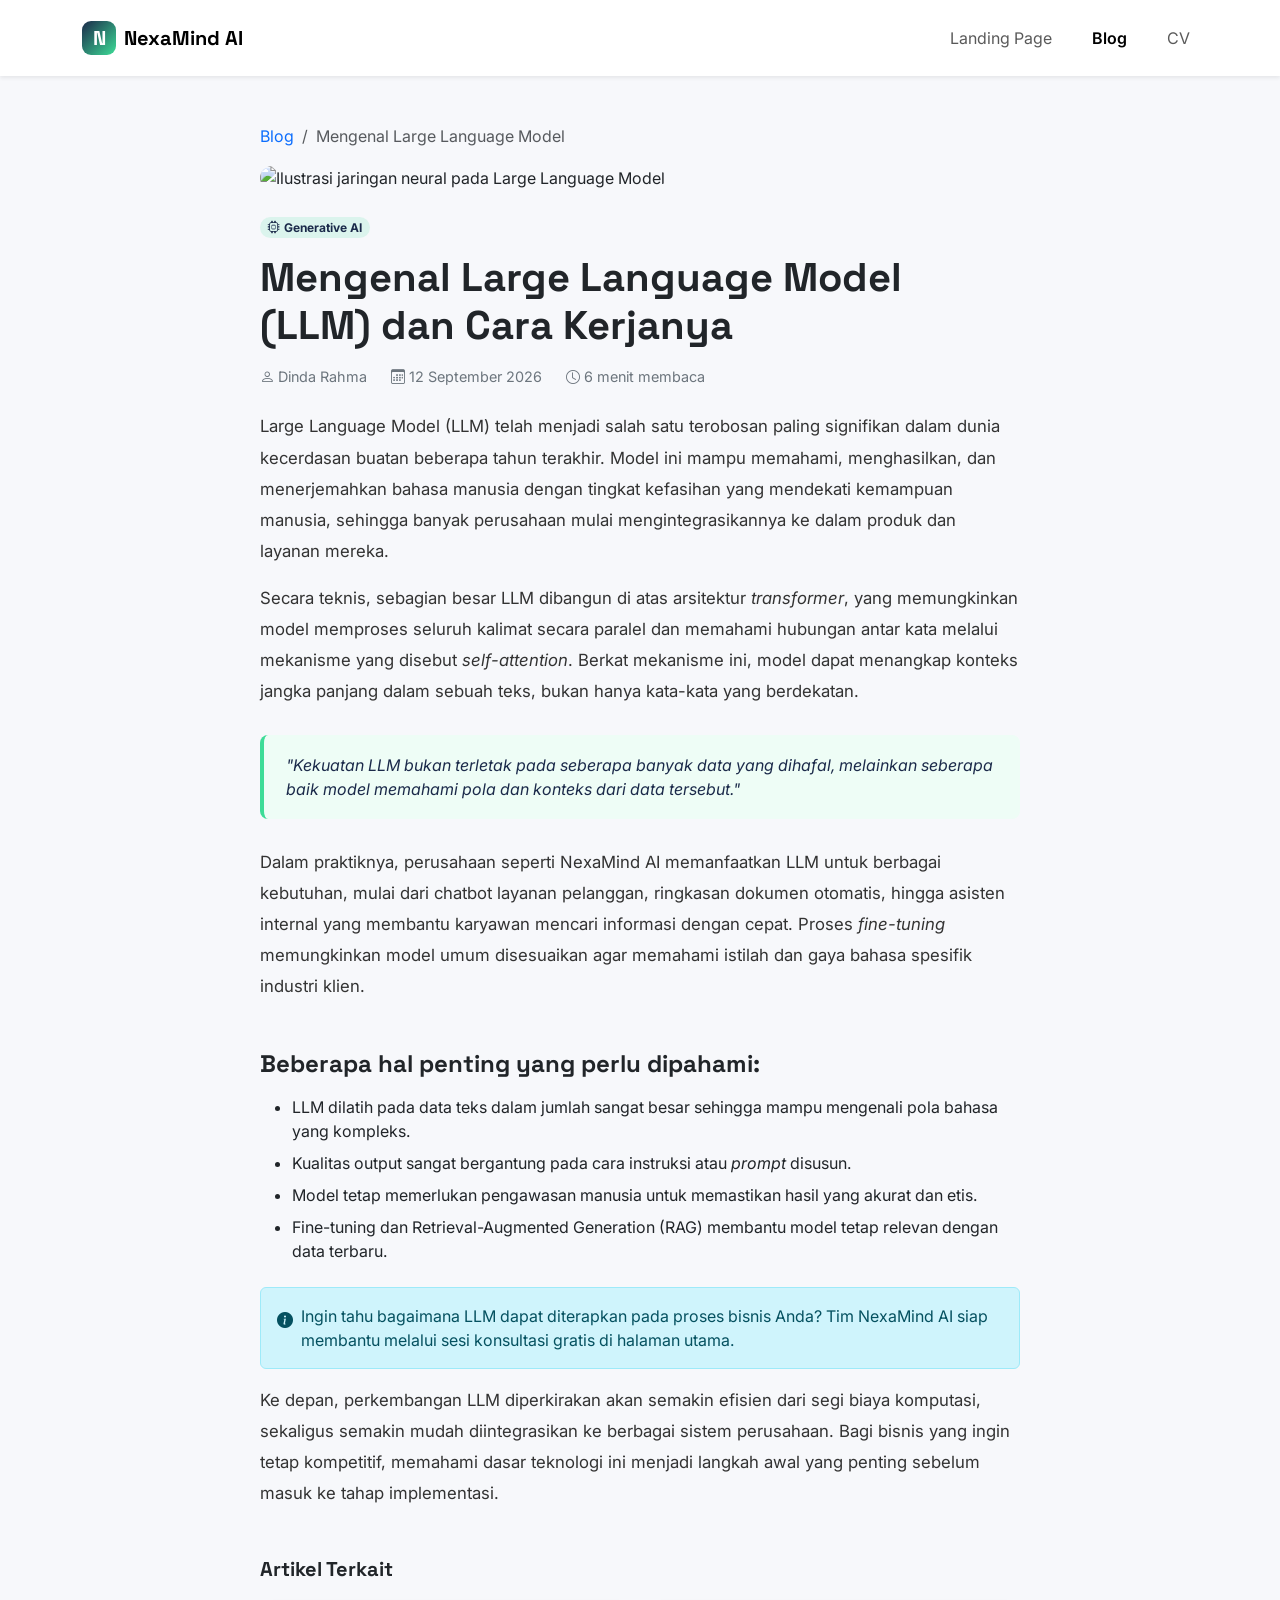
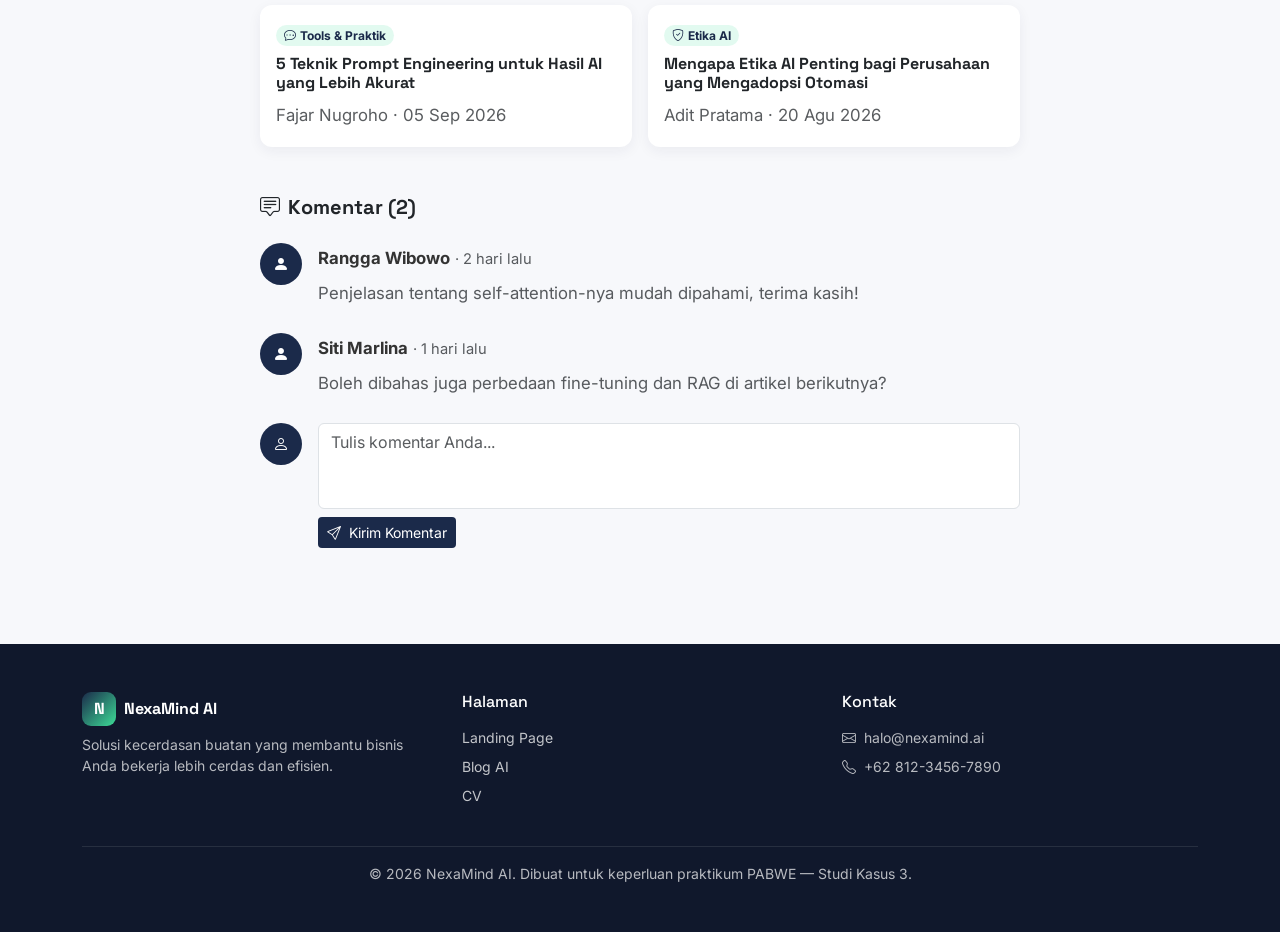
==== blog-detail.html @ 6c56b3b7 "ingin kuraih nilai 100" ====
<!DOCTYPE html>
<html lang="id">
<head>
  <meta charset="UTF-8" />
  <meta name="viewport" content="width=device-width, initial-scale=1.0" />
  <title>Mengenal Large Language Model (LLM) — Blog NexaMind AI</title>
  <meta name="description" content="Artikel mendalam tentang cara kerja Large Language Model, arsitektur transformer, dan penerapannya di dunia bisnis." />

  <link href="https://fonts.googleapis.com/css2?family=Space+Grotesk:wght@600;700&family=Inter:wght@400;500;600&display=swap" rel="stylesheet" />
  <link href="https://cdn.jsdelivr.net/npm/bootstrap@5.3.3/dist/css/bootstrap.min.css" rel="stylesheet">
  <link rel="stylesheet" href="https://cdn.jsdelivr.net/npm/bootstrap-icons@1.11.3/font/bootstrap-icons.css">

  <style>
    :root { --nx-navy: #1b2a4a; --nx-mint: #3ddc97; }
    body { font-family: "Inter", sans-serif; background-color: #f7f8fb; }
    h1, h2, h3, h4, .navbar-brand { font-family: "Space Grotesk", sans-serif; }
    .navbar-brand-mark {
      width: 34px; height: 34px; border-radius: 9px;
      background: linear-gradient(135deg, var(--nx-navy), var(--nx-mint));
      color: #fff; display: inline-flex; align-items: center; justify-content: center;
      font-weight: 700; margin-right: 8px;
    }
    .cover-full { width: 100%; max-height: 420px; object-fit: cover; border-radius: 16px; }
    .article-body { max-width: 760px; margin-inline: auto; }
    .article-body p { font-size: 1.05rem; line-height: 1.85; color: #333; }
    .article-body blockquote {
      border-left: 4px solid var(--nx-mint);
      background: #eefdf6;
      padding: 18px 22px;
      border-radius: 8px;
      font-style: italic;
      color: var(--nx-navy);
      margin: 28px 0;
    }
    .meta-icon { color: #6c757d; font-size: .9rem; }
    .related-card { border: none; border-radius: 12px; box-shadow: 0 4px 14px rgba(27,42,74,.06); transition: transform .18s ease; }
    .related-card:hover { transform: translateY(-4px); }
    .comment-box textarea { resize: none; }
    .avatar-circle {
      width: 42px; height: 42px; border-radius: 50%;
      background: var(--nx-navy); color: #fff; display: flex;
      align-items: center; justify-content: center; font-weight: 600; flex-shrink: 0;
    }
    footer { background: #10182c; color: rgba(255,255,255,.7); }
    footer a { color: rgba(255,255,255,.75); text-decoration: none; }
    footer a:hover { color: var(--nx-mint); }
  </style>
</head>
<body>

  <!-- ============ NAVBAR ============ -->
  <nav class="navbar navbar-expand-lg bg-white shadow-sm sticky-top py-3">
    <div class="container">
      <a class="navbar-brand d-flex align-items-center fw-bold" href="index.html">
        <span class="navbar-brand-mark">N</span> NexaMind AI
      </a>
      <button class="navbar-toggler" type="button" data-bs-toggle="collapse" data-bs-target="#navMain" aria-label="Buka menu">
        <span class="navbar-toggler-icon"></span>
      </button>
      <div class="collapse navbar-collapse" id="navMain">
        <ul class="navbar-nav ms-auto align-items-lg-center gap-lg-4">
          <li class="nav-item"><a class="nav-link" href="index.html">Landing Page</a></li>
          <li class="nav-item"><a class="nav-link active fw-semibold" href="blog.html">Blog</a></li>
          <li class="nav-item"><a class="nav-link" href="cv.html">CV</a></li>
        </ul>
      </div>
    </div>
  </nav>

  <main class="container py-5">

    <!-- ============ BREADCRUMB ============ -->
    <nav aria-label="breadcrumb" class="article-body mb-3">
      <ol class="breadcrumb small">
        <li class="breadcrumb-item"><a href="blog.html" class="text-decoration-none">Blog</a></li>
        <li class="breadcrumb-item active" aria-current="page">Mengenal Large Language Model</li>
      </ol>
    </nav>

    <!-- ============ COVER ARTIKEL ============ -->
    <div class="article-body mb-4">
      <img src="https://images.unsplash.com/photo-1677442136019-21780ecad995?q=80&w=1200&auto=format&fit=crop" alt="Ilustrasi jaringan neural pada Large Language Model" class="cover-full">
    </div>

    <article class="article-body">
      <!-- ============ HEADER ARTIKEL: judul + meta info ============ -->
      <header class="mb-4">
        <span class="badge rounded-pill mb-3" style="background: rgba(61,220,151,.15); color: var(--nx-navy);">
          <i class="bi bi-cpu me-1"></i>Generative AI
        </span>

        <h1 class="fw-bold mb-3">Mengenal Large Language Model (LLM) dan Cara Kerjanya</h1>

        <div class="d-flex flex-wrap gap-4 meta-icon">
          <span><i class="bi bi-person"></i> Dinda Rahma</span>
          <span><i class="bi bi-calendar3"></i> 12 September 2026</span>
          <span><i class="bi bi-clock"></i> 6 menit membaca</span>
        </div>
      </header>

      <!-- ============ ISI ARTIKEL ============ -->
      <p>
        Large Language Model (LLM) telah menjadi salah satu terobosan paling signifikan dalam
        dunia kecerdasan buatan beberapa tahun terakhir. Model ini mampu memahami, menghasilkan,
        dan menerjemahkan bahasa manusia dengan tingkat kefasihan yang mendekati kemampuan manusia,
        sehingga banyak perusahaan mulai mengintegrasikannya ke dalam produk dan layanan mereka.
      </p>

      <p>
        Secara teknis, sebagian besar LLM dibangun di atas arsitektur <em>transformer</em>, yang
        memungkinkan model memproses seluruh kalimat secara paralel dan memahami hubungan antar kata
        melalui mekanisme yang disebut <em>self-attention</em>. Berkat mekanisme ini, model dapat
        menangkap konteks jangka panjang dalam sebuah teks, bukan hanya kata-kata yang berdekatan.
      </p>

      <blockquote>
        "Kekuatan LLM bukan terletak pada seberapa banyak data yang dihafal, melainkan seberapa baik
        model memahami pola dan konteks dari data tersebut."
      </blockquote>

      <p>
        Dalam praktiknya, perusahaan seperti NexaMind AI memanfaatkan LLM untuk berbagai kebutuhan,
        mulai dari chatbot layanan pelanggan, ringkasan dokumen otomatis, hingga asisten internal
        yang membantu karyawan mencari informasi dengan cepat. Proses <em>fine-tuning</em> memungkinkan
        model umum disesuaikan agar memahami istilah dan gaya bahasa spesifik industri klien.
      </p>

      <h2 class="h4 fw-bold mt-5 mb-3">Beberapa hal penting yang perlu dipahami:</h2>
      <ul class="mb-4">
        <li class="mb-2">LLM dilatih pada data teks dalam jumlah sangat besar sehingga mampu mengenali pola bahasa yang kompleks.</li>
        <li class="mb-2">Kualitas output sangat bergantung pada cara instruksi atau <em>prompt</em> disusun.</li>
        <li class="mb-2">Model tetap memerlukan pengawasan manusia untuk memastikan hasil yang akurat dan etis.</li>
        <li>Fine-tuning dan Retrieval-Augmented Generation (RAG) membantu model tetap relevan dengan data terbaru.</li>
      </ul>

      <div class="alert alert-info d-flex align-items-start gap-2" role="alert">
        <i class="bi bi-info-circle-fill mt-1"></i>
        <div>
          Ingin tahu bagaimana LLM dapat diterapkan pada proses bisnis Anda? Tim NexaMind AI siap
          membantu melalui sesi konsultasi gratis di halaman utama.
        </div>
      </div>

      <p>
        Ke depan, perkembangan LLM diperkirakan akan semakin efisien dari segi biaya komputasi,
        sekaligus semakin mudah diintegrasikan ke berbagai sistem perusahaan. Bagi bisnis yang ingin
        tetap kompetitif, memahami dasar teknologi ini menjadi langkah awal yang penting sebelum
        masuk ke tahap implementasi.
      </p>
    </article>

    <!-- ============ ARTIKEL TERKAIT ============ -->
    <section class="article-body mt-5">
      <h3 class="h5 fw-bold mb-4">Artikel Terkait</h3>
      <div class="row g-3">
        <div class="col-md-6">
          <div class="card related-card h-100">
            <div class="card-body">
              <span class="badge rounded-pill mb-2" style="background: rgba(61,220,151,.15); color: var(--nx-navy);"><i class="bi bi-chat-dots me-1"></i>Tools &amp; Praktik</span>
              <h4 class="h6 fw-bold"><a href="blog.html" class="text-dark text-decoration-none">5 Teknik Prompt Engineering untuk Hasil AI yang Lebih Akurat</a></h4>
              <p class="small text-muted mb-0">Fajar Nugroho &middot; 05 Sep 2026</p>
            </div>
          </div>
        </div>
        <div class="col-md-6">
          <div class="card related-card h-100">
            <div class="card-body">
              <span class="badge rounded-pill mb-2" style="background: rgba(61,220,151,.15); color: var(--nx-navy);"><i class="bi bi-shield-check me-1"></i>Etika AI</span>
              <h4 class="h6 fw-bold"><a href="blog.html" class="text-dark text-decoration-none">Mengapa Etika AI Penting bagi Perusahaan yang Mengadopsi Otomasi</a></h4>
              <p class="small text-muted mb-0">Adit Pratama &middot; 20 Agu 2026</p>
            </div>
          </div>
        </div>
      </div>
    </section>

    <!-- ============ KOMENTAR ============ -->
    <section class="article-body mt-5">
      <h3 class="h5 fw-bold mb-4"><i class="bi bi-chat-square-text me-2"></i>Komentar (2)</h3>

      <div class="d-flex gap-3 mb-4">
        <div class="avatar-circle"><i class="bi bi-person-fill"></i></div>
        <div class="flex-grow-1">
          <p class="mb-1"><strong>Rangga Wibowo</strong> <span class="text-muted small">&middot; 2 hari lalu</span></p>
          <p class="text-muted mb-0">Penjelasan tentang self-attention-nya mudah dipahami, terima kasih!</p>
        </div>
      </div>

      <div class="d-flex gap-3 mb-4">
        <div class="avatar-circle"><i class="bi bi-person-fill"></i></div>
        <div class="flex-grow-1">
          <p class="mb-1"><strong>Siti Marlina</strong> <span class="text-muted small">&middot; 1 hari lalu</span></p>
          <p class="text-muted mb-0">Boleh dibahas juga perbedaan fine-tuning dan RAG di artikel berikutnya?</p>
        </div>
      </div>

      <!-- Form komentar -->
      <div class="d-flex gap-3 comment-box">
        <div class="avatar-circle"><i class="bi bi-person"></i></div>
        <form class="flex-grow-1" action="#" method="post">
          <textarea class="form-control mb-2" rows="3" placeholder="Tulis komentar Anda..." required></textarea>
          <button type="submit" class="btn btn-sm text-white" style="background: var(--nx-navy);">
            <i class="bi bi-send me-1"></i> Kirim Komentar
          </button>
        </form>
      </div>
    </section>
  </main>

  <!-- ============ FOOTER ============ -->
  <footer class="py-5 mt-5">
    <div class="container">
      <div class="row gy-4">
        <div class="col-md-4">
          <a class="navbar-brand d-flex align-items-center fw-bold text-white" href="index.html">
            <span class="navbar-brand-mark">N</span> NexaMind AI
          </a>
          <p class="small mt-2 mb-0">Solusi kecerdasan buatan yang membantu bisnis Anda bekerja lebih cerdas dan efisien.</p>
        </div>
        <div class="col-6 col-md-4">
          <h4 class="h6 text-white mb-3">Halaman</h4>
          <ul class="list-unstyled small">
            <li class="mb-2"><a href="index.html">Landing Page</a></li>
            <li class="mb-2"><a href="blog.html">Blog AI</a></li>
            <li><a href="cv.html">CV</a></li>
          </ul>
        </div>
        <div class="col-6 col-md-4">
          <h4 class="h6 text-white mb-3">Kontak</h4>
          <ul class="list-unstyled small">
            <li class="mb-2"><i class="bi bi-envelope me-1"></i> halo@nexamind.ai</li>
            <li><i class="bi bi-telephone me-1"></i> +62 812-3456-7890</li>
          </ul>
        </div>
      </div>
      <hr class="border-secondary mt-4">
      <p class="small mb-0 text-center">&copy; 2026 NexaMind AI. Dibuat untuk keperluan praktikum PABWE — Studi Kasus 3.</p>
    </div>
  </footer>

  <script src="https://cdn.jsdelivr.net/npm/bootstrap@5.3.3/dist/js/bootstrap.bundle.min.js"></script>
</body>
</html>
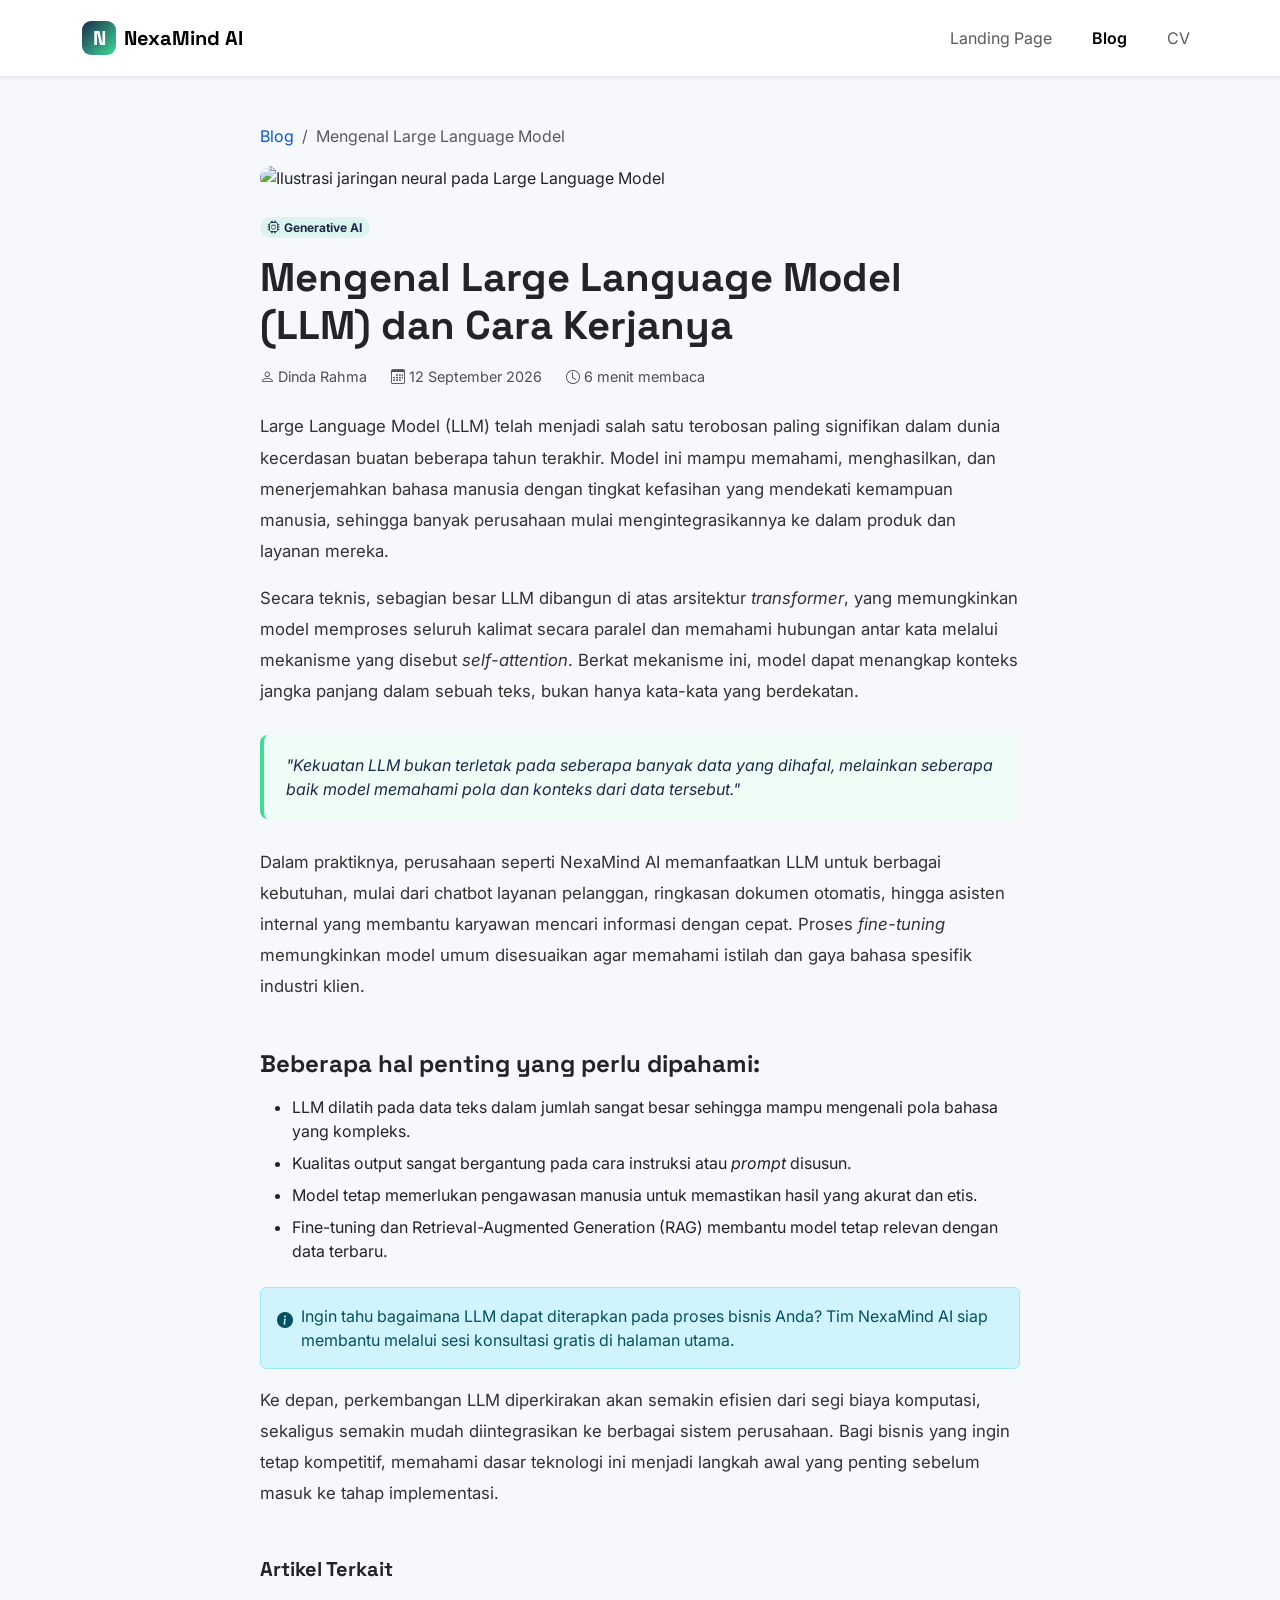
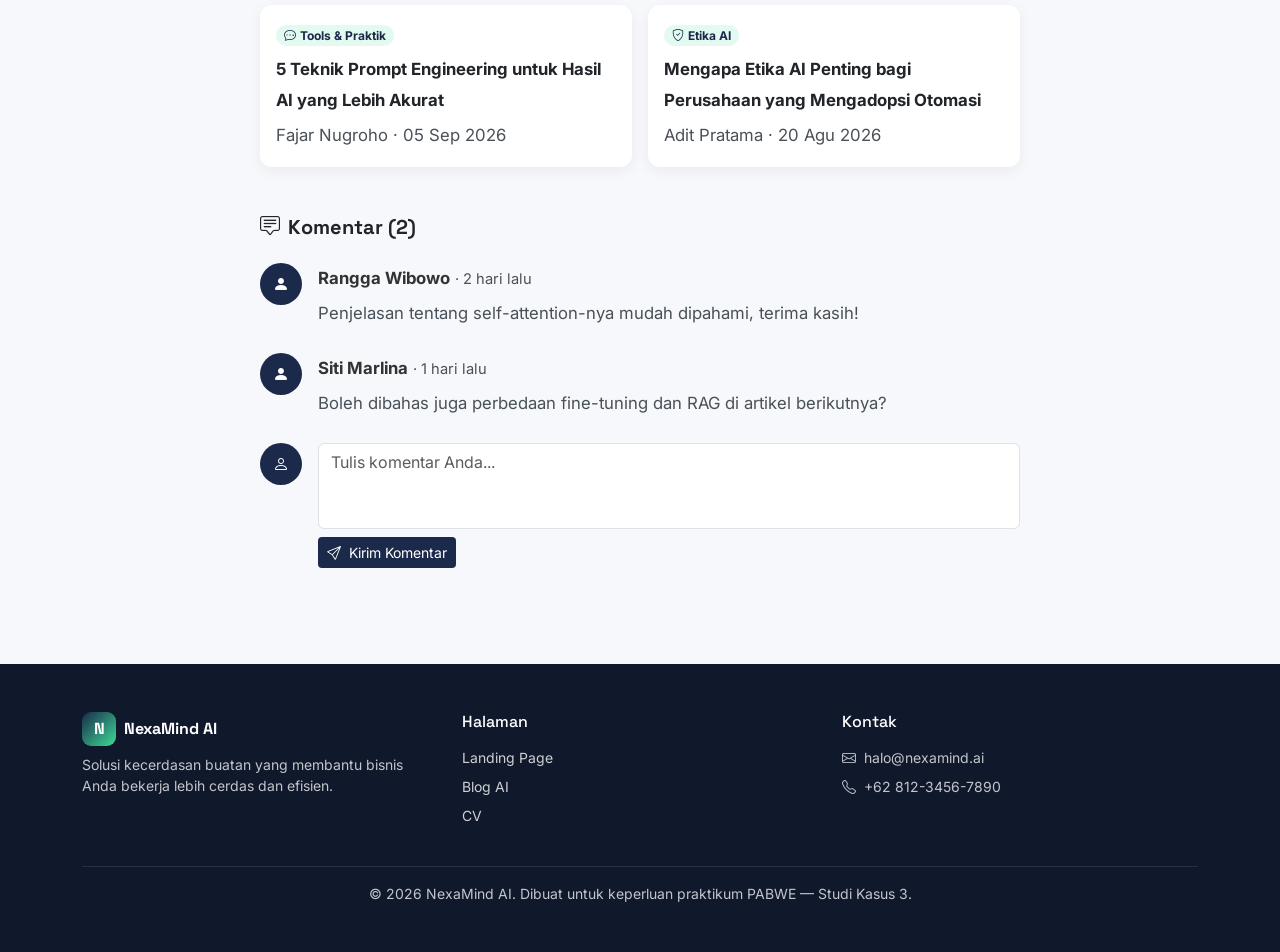
==== commit d06f7d44: "tes" ====
--- a/blog-detail.html
+++ b/blog-detail.html
@@ -32,7 +32,7 @@
       color: var(--nx-navy);
       margin: 28px 0;
     }
-    .meta-icon { color: #6c757d; font-size: .9rem; }
+    .meta-icon { color: #495057; font-size: .9rem; } /* kontras ≥ 4.5:1 */
     .related-card { border: none; border-radius: 12px; box-shadow: 0 4px 14px rgba(27,42,74,.06); transition: transform .18s ease; }
     .related-card:hover { transform: translateY(-4px); }
     .comment-box textarea { resize: none; }
@@ -41,9 +41,12 @@
       background: var(--nx-navy); color: #fff; display: flex;
       align-items: center; justify-content: center; font-weight: 600; flex-shrink: 0;
     }
-    footer { background: #10182c; color: rgba(255,255,255,.7); }
-    footer a { color: rgba(255,255,255,.75); text-decoration: none; }
+    footer { background: #10182c; color: rgba(255,255,255,.75); }
+    footer a { color: rgba(255,255,255,.8); text-decoration: none; }
     footer a:hover { color: var(--nx-mint); }
+    /* Override warna link & text-muted Bootstrap agar kontras ≥ 4.5:1 */
+    .breadcrumb-item a { color: #0a58ca; }
+    .text-muted { color: #495057 !important; }
   </style>
 </head>
 <body>
@@ -79,7 +82,7 @@
 
     <!-- ============ COVER ARTIKEL ============ -->
     <div class="article-body mb-4">
-      <img src="https://images.unsplash.com/photo-1677442136019-21780ecad995?q=80&w=1200&auto=format&fit=crop" alt="Ilustrasi jaringan neural pada Large Language Model" class="cover-full">
+      <img src="https://images.unsplash.com/photo-1677442136019-21780ecad995?q=80&w=1200&auto=format&fit=crop" alt="Ilustrasi jaringan neural pada Large Language Model" class="cover-full" width="1200" height="420" decoding="async">
     </div>
 
     <article class="article-body">
@@ -157,7 +160,7 @@
           <div class="card related-card h-100">
             <div class="card-body">
               <span class="badge rounded-pill mb-2" style="background: rgba(61,220,151,.15); color: var(--nx-navy);"><i class="bi bi-chat-dots me-1"></i>Tools &amp; Praktik</span>
-              <h4 class="h6 fw-bold"><a href="blog.html" class="text-dark text-decoration-none">5 Teknik Prompt Engineering untuk Hasil AI yang Lebih Akurat</a></h4>
+              <p class="h6 fw-bold mb-1"><a href="blog.html" class="text-dark text-decoration-none">5 Teknik Prompt Engineering untuk Hasil AI yang Lebih Akurat</a></p>
               <p class="small text-muted mb-0">Fajar Nugroho &middot; 05 Sep 2026</p>
             </div>
           </div>
@@ -166,7 +169,7 @@
           <div class="card related-card h-100">
             <div class="card-body">
               <span class="badge rounded-pill mb-2" style="background: rgba(61,220,151,.15); color: var(--nx-navy);"><i class="bi bi-shield-check me-1"></i>Etika AI</span>
-              <h4 class="h6 fw-bold"><a href="blog.html" class="text-dark text-decoration-none">Mengapa Etika AI Penting bagi Perusahaan yang Mengadopsi Otomasi</a></h4>
+              <p class="h6 fw-bold mb-1"><a href="blog.html" class="text-dark text-decoration-none">Mengapa Etika AI Penting bagi Perusahaan yang Mengadopsi Otomasi</a></p>
               <p class="small text-muted mb-0">Adit Pratama &middot; 20 Agu 2026</p>
             </div>
           </div>
@@ -218,7 +221,7 @@
           <p class="small mt-2 mb-0">Solusi kecerdasan buatan yang membantu bisnis Anda bekerja lebih cerdas dan efisien.</p>
         </div>
         <div class="col-6 col-md-4">
-          <h4 class="h6 text-white mb-3">Halaman</h4>
+          <h2 class="h6 text-white mb-3">Halaman</h2>
           <ul class="list-unstyled small">
             <li class="mb-2"><a href="index.html">Landing Page</a></li>
             <li class="mb-2"><a href="blog.html">Blog AI</a></li>
@@ -226,7 +229,7 @@
           </ul>
         </div>
         <div class="col-6 col-md-4">
-          <h4 class="h6 text-white mb-3">Kontak</h4>
+          <h2 class="h6 text-white mb-3">Kontak</h2>
           <ul class="list-unstyled small">
             <li class="mb-2"><i class="bi bi-envelope me-1"></i> halo@nexamind.ai</li>
             <li><i class="bi bi-telephone me-1"></i> +62 812-3456-7890</li>
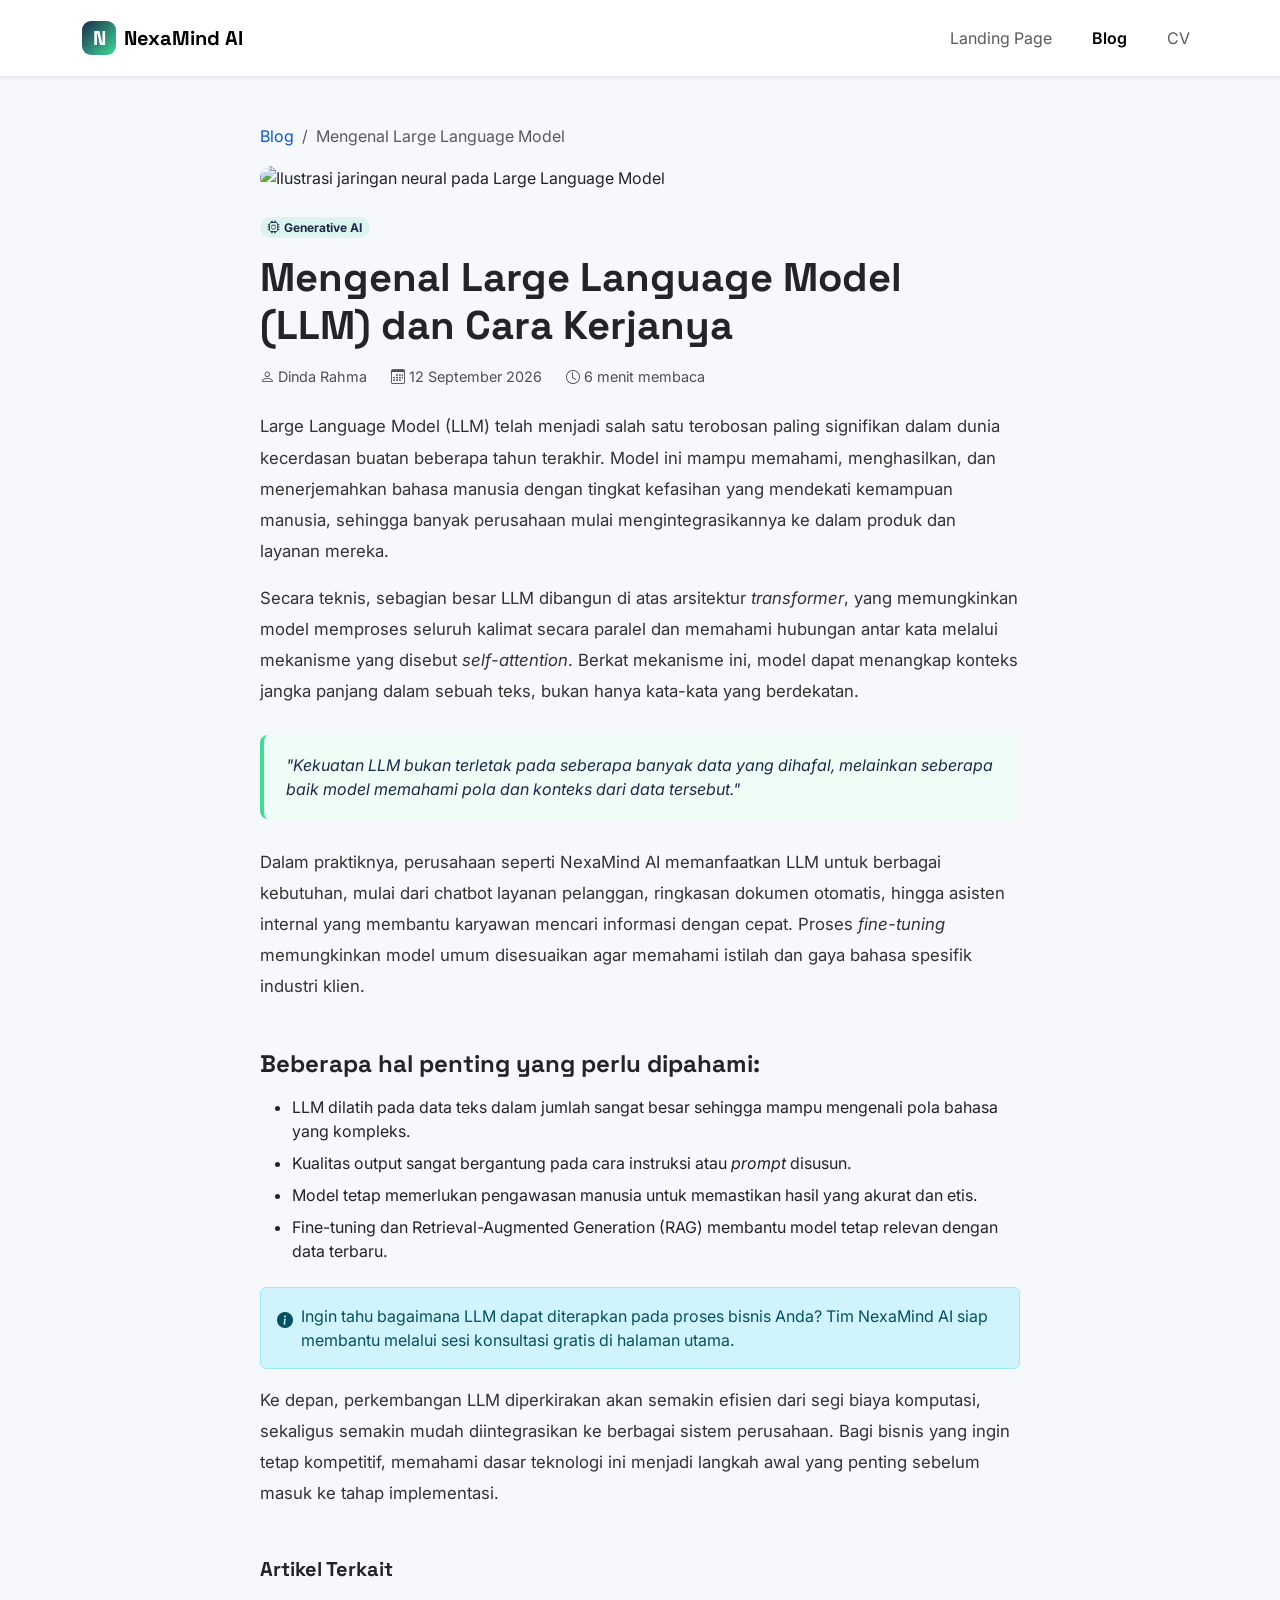
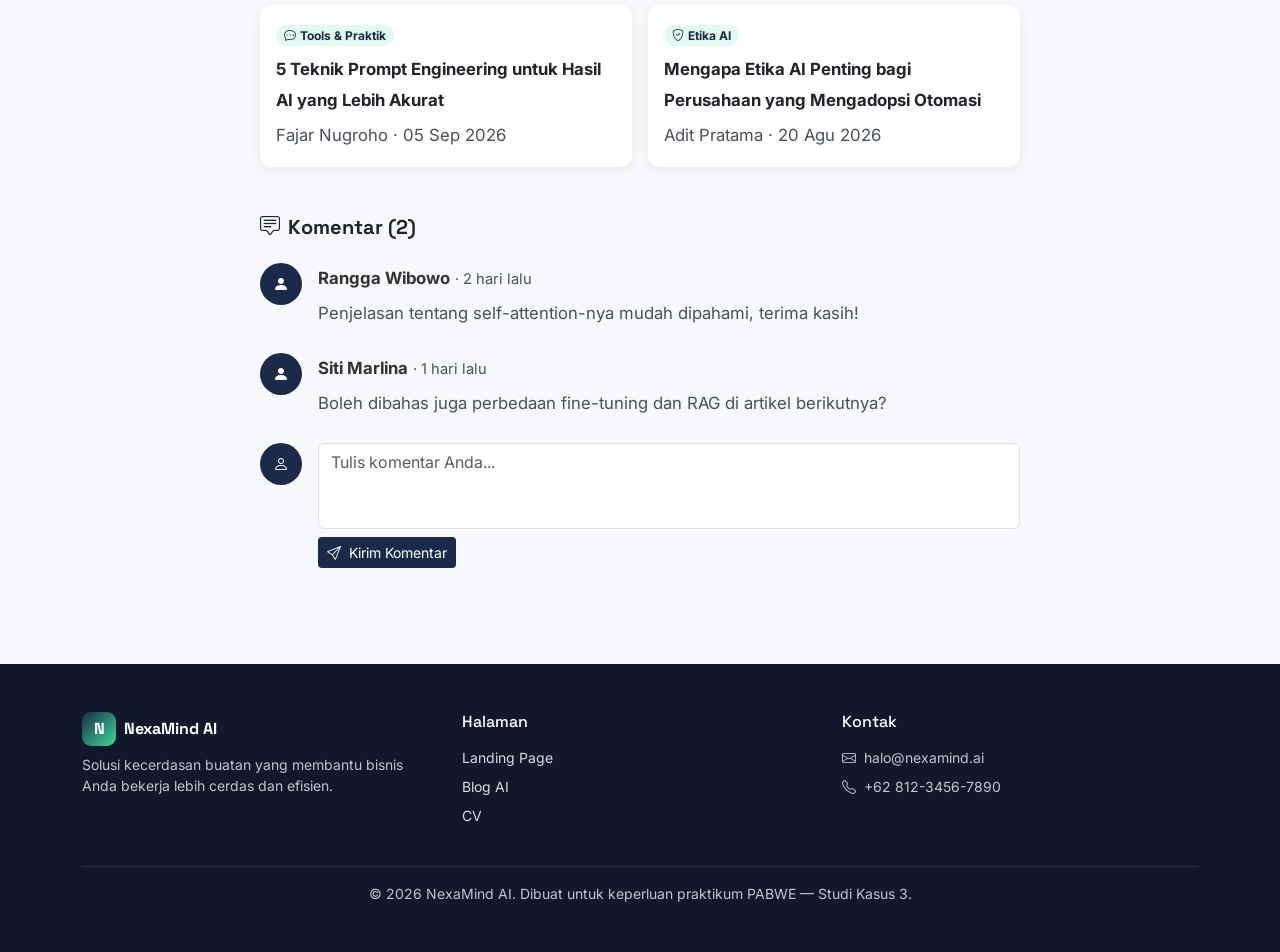
==== commit e22697a0: "fix feat" ====
--- a/blog-detail.html
+++ b/blog-detail.html
@@ -42,10 +42,12 @@
       align-items: center; justify-content: center; font-weight: 600; flex-shrink: 0;
     }
     footer { background: #10182c; color: rgba(255,255,255,.75); }
-    footer a { color: rgba(255,255,255,.8); text-decoration: none; }
+    /* Link di konten terang; footer tetap terang agar kontras ≥ 4.5:1 */
+    main a:not(.nav-link):not(.page-link):not(.btn),
+    .breadcrumb-item a { color: #0a58ca; }
+    footer a { color: rgba(255,255,255,.85); text-decoration: none; }
     footer a:hover { color: var(--nx-mint); }
-    /* Override warna link & text-muted Bootstrap agar kontras ≥ 4.5:1 */
-    .breadcrumb-item a { color: #0a58ca; }
+    /* Override text-muted Bootstrap (#6c757d) agar kontras ≥ 4.5:1 */
     .text-muted { color: #495057 !important; }
   </style>
 </head>
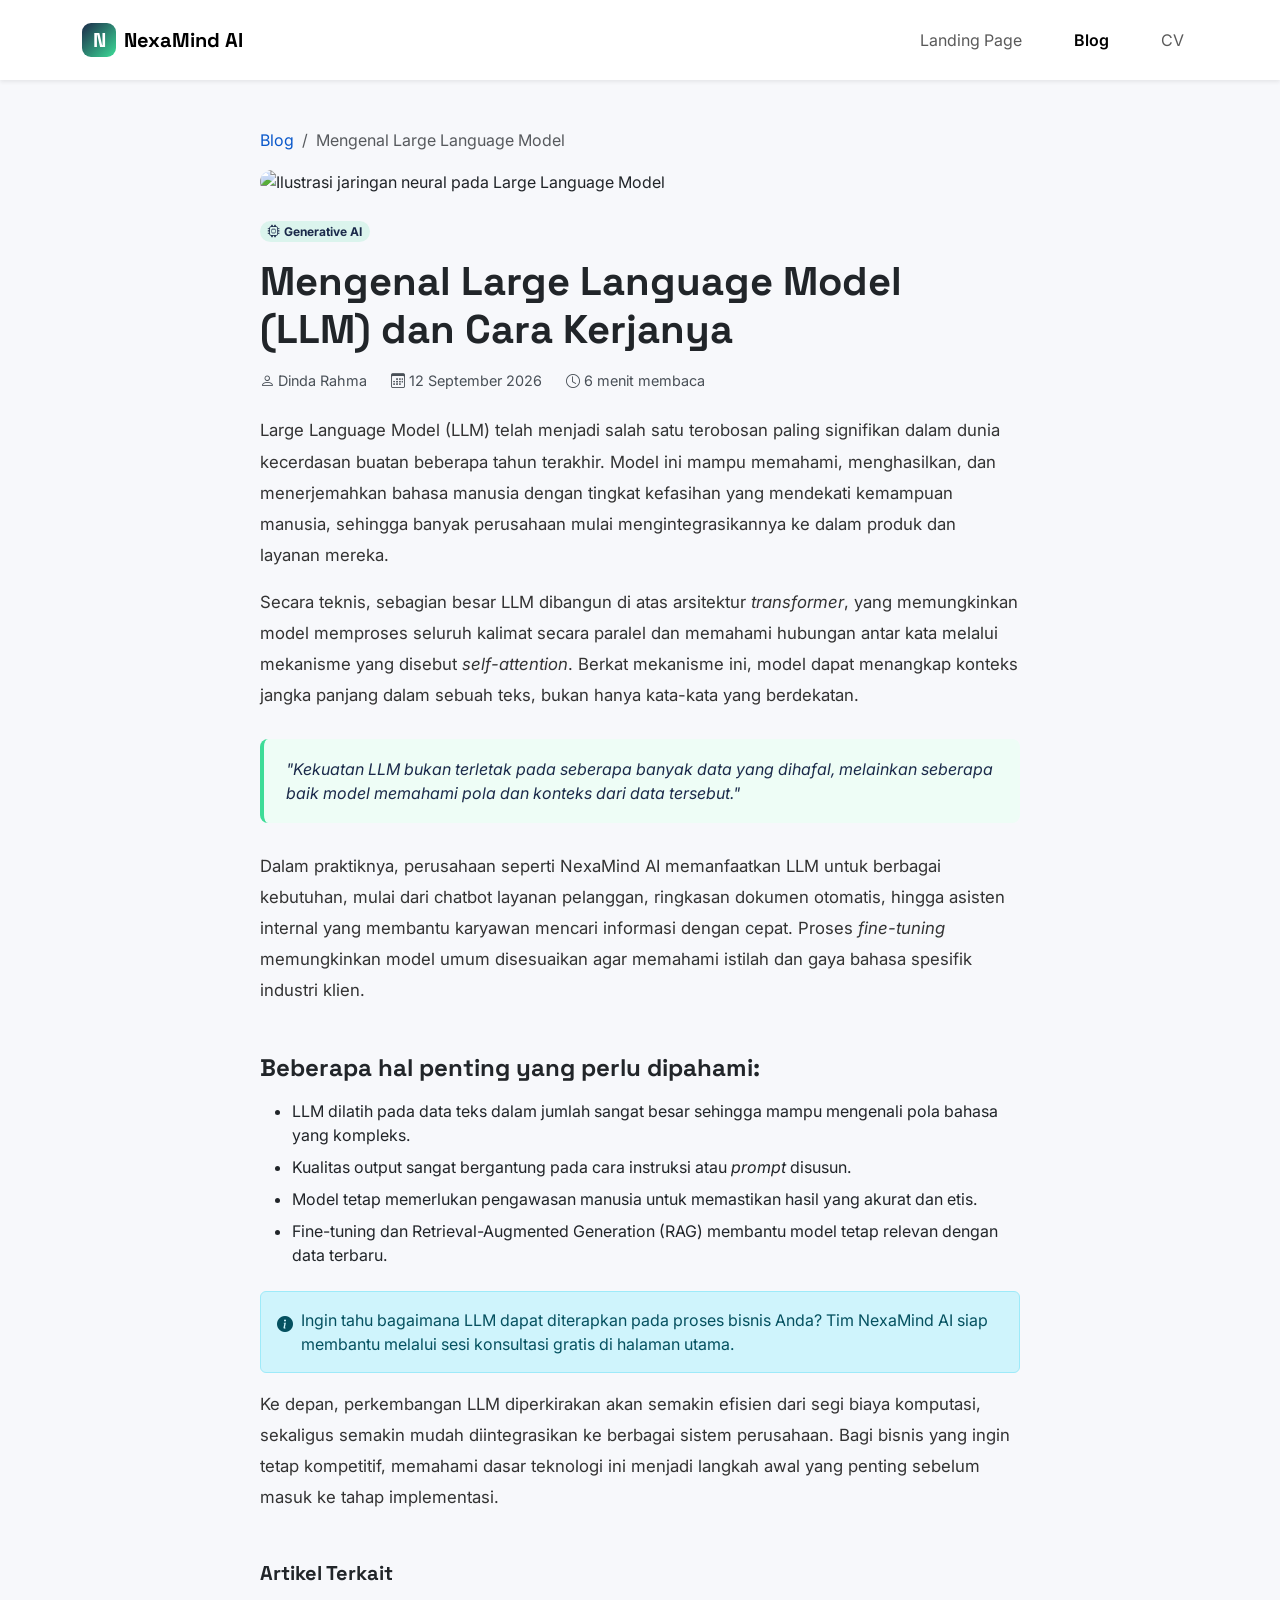
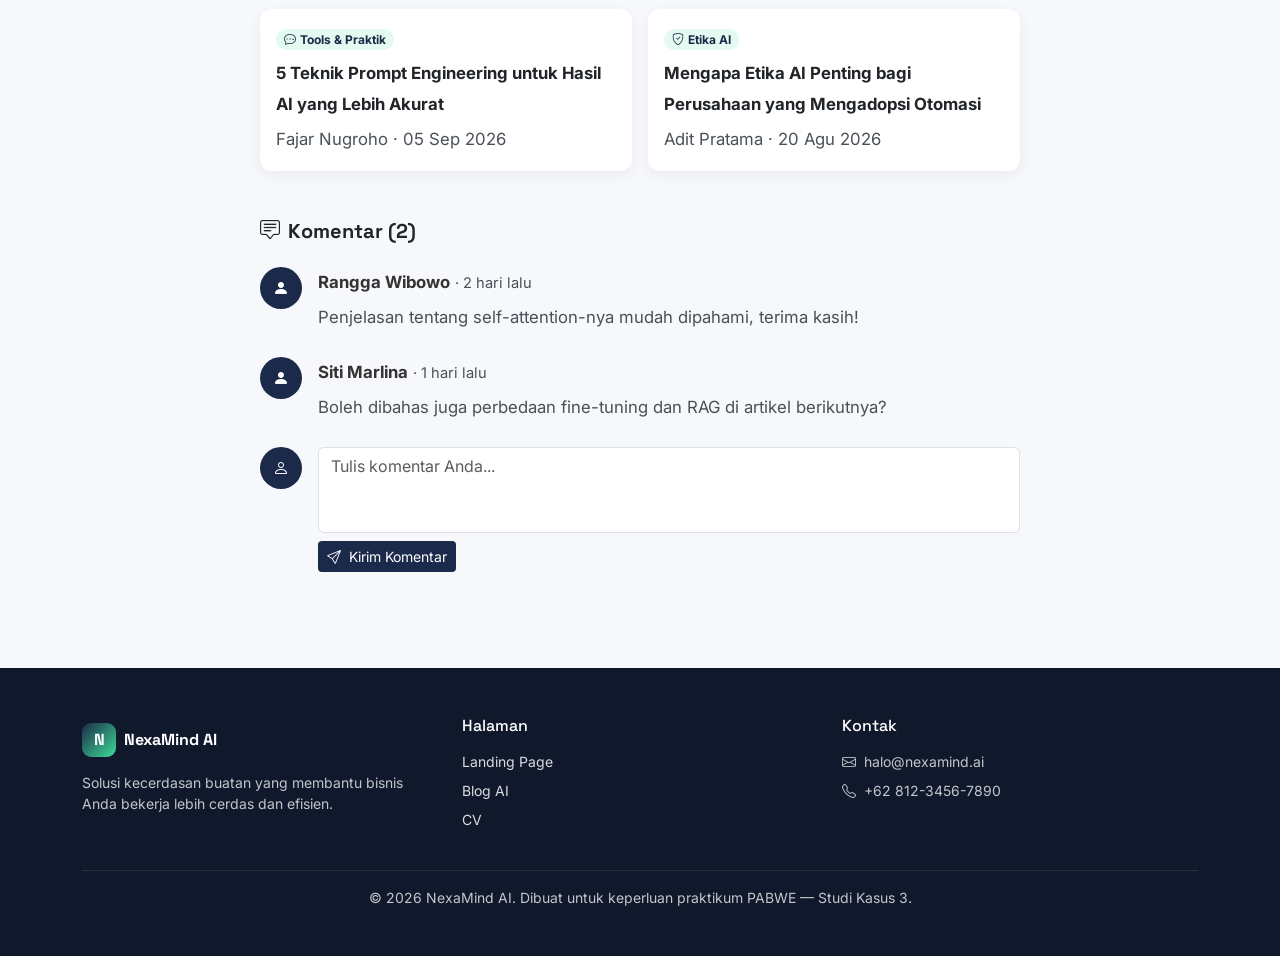
==== commit 8dd3547f: "ifi had a gun" ====
--- a/blog-detail.html
+++ b/blog-detail.html
@@ -49,6 +49,19 @@
     footer a:hover { color: var(--nx-mint); }
     /* Override text-muted Bootstrap (#6c757d) agar kontras ≥ 4.5:1 */
     .text-muted { color: #495057 !important; }
+    /* Touch target ≥ 48px */
+    .navbar .nav-link {
+      display: inline-flex;
+      align-items: center;
+      min-height: 48px;
+      padding: 12px 14px !important;
+      box-sizing: border-box;
+    }
+    .navbar-brand {
+      min-height: 48px;
+      display: inline-flex !important;
+      align-items: center;
+    }
   </style>
 </head>
 <body>
@@ -84,7 +97,7 @@
 
     <!-- ============ COVER ARTIKEL ============ -->
     <div class="article-body mb-4">
-      <img src="https://images.unsplash.com/photo-1677442136019-21780ecad995?q=80&w=1200&auto=format&fit=crop" alt="Ilustrasi jaringan neural pada Large Language Model" class="cover-full" width="1200" height="420" decoding="async">
+      <img src="https://images.unsplash.com/photo-1677442136019-21780ecad995?q=80&w=1200&h=420&fit=crop&auto=format" alt="Ilustrasi jaringan neural pada Large Language Model" class="cover-full" width="1200" height="420" decoding="async">
     </div>
 
     <article class="article-body">
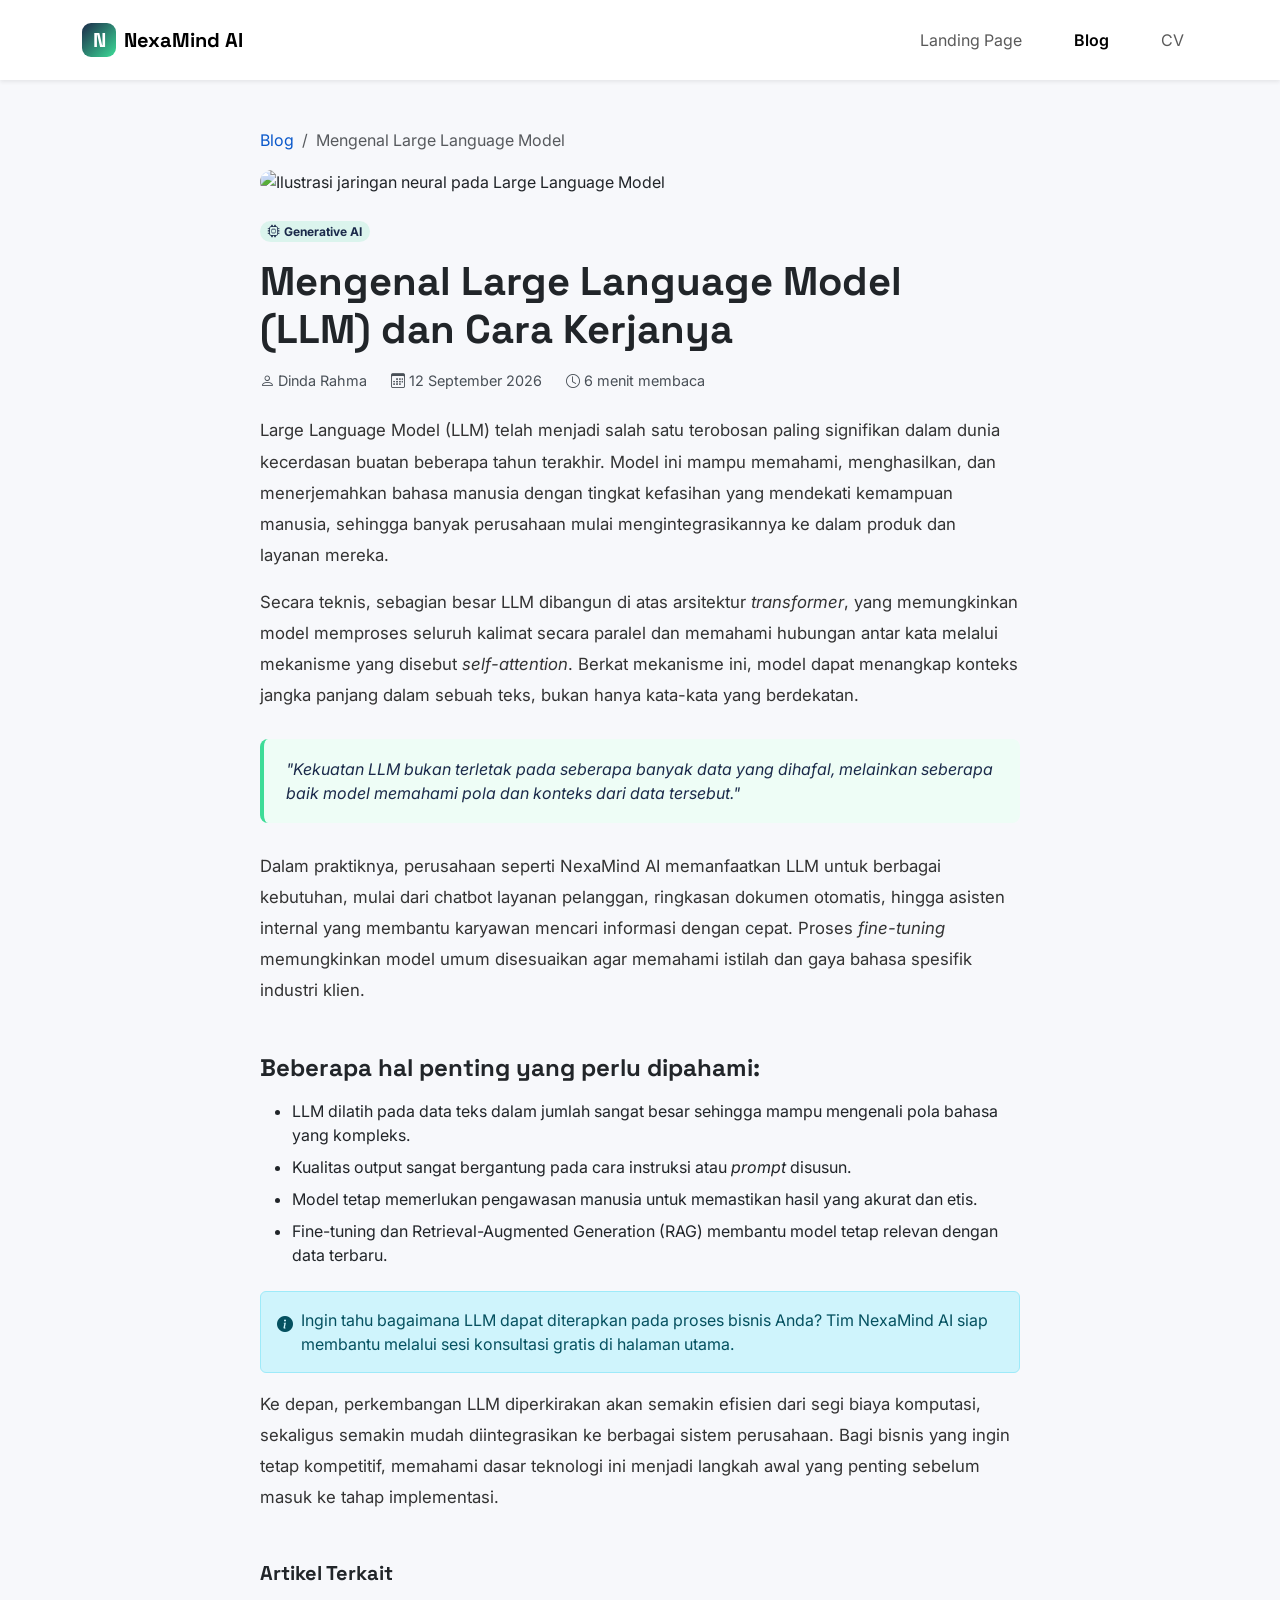
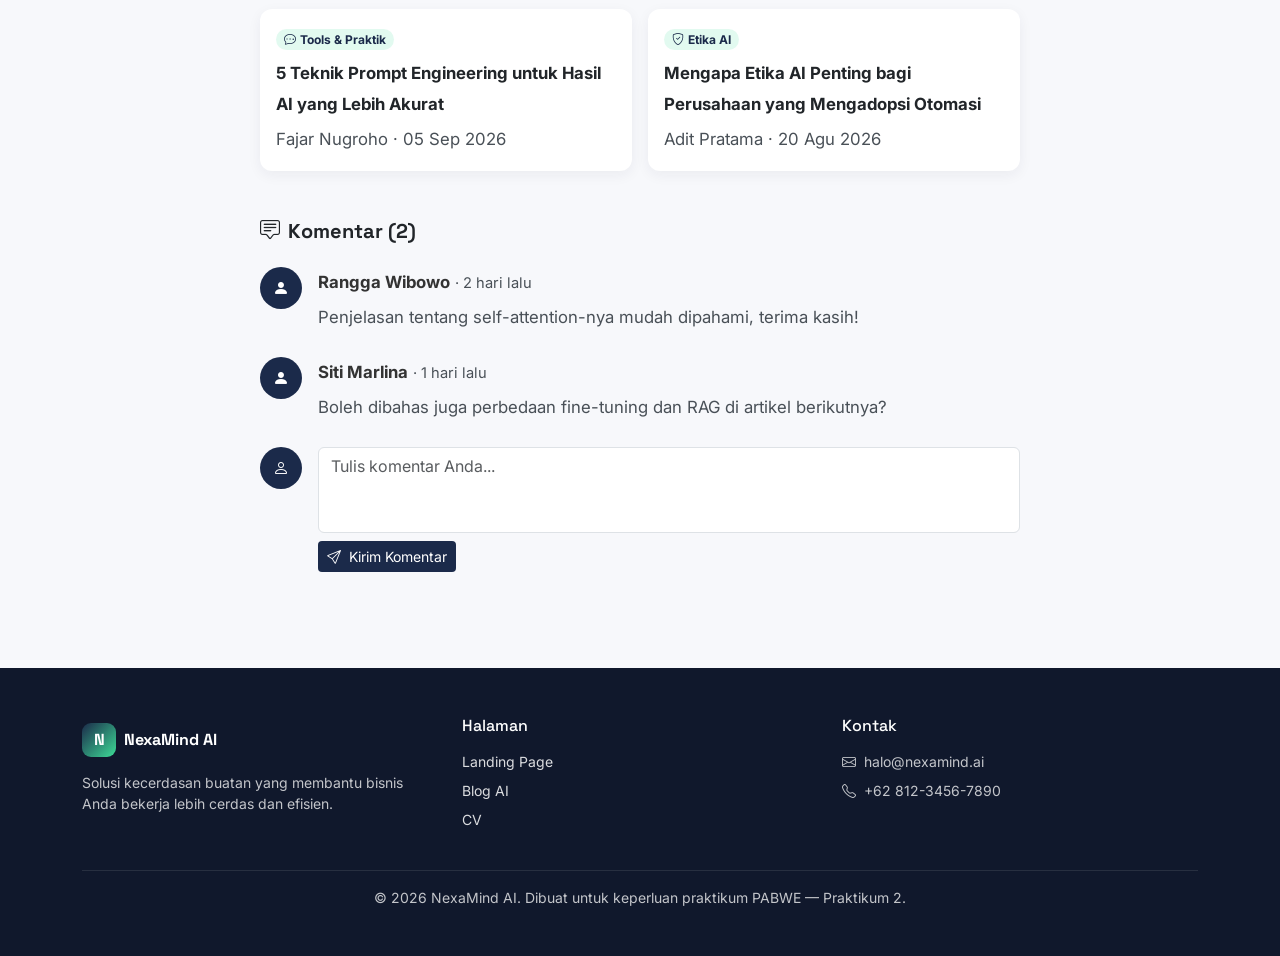
==== commit 2dba273a: "tes perbaikan" ====
--- a/blog-detail.html
+++ b/blog-detail.html
@@ -252,7 +252,7 @@
         </div>
       </div>
       <hr class="border-secondary mt-4">
-      <p class="small mb-0 text-center">&copy; 2026 NexaMind AI. Dibuat untuk keperluan praktikum PABWE — Studi Kasus 3.</p>
+      <p class="small mb-0 text-center">&copy; 2026 NexaMind AI. Dibuat untuk keperluan praktikum PABWE — Praktikum 2.</p>
     </div>
   </footer>
 
